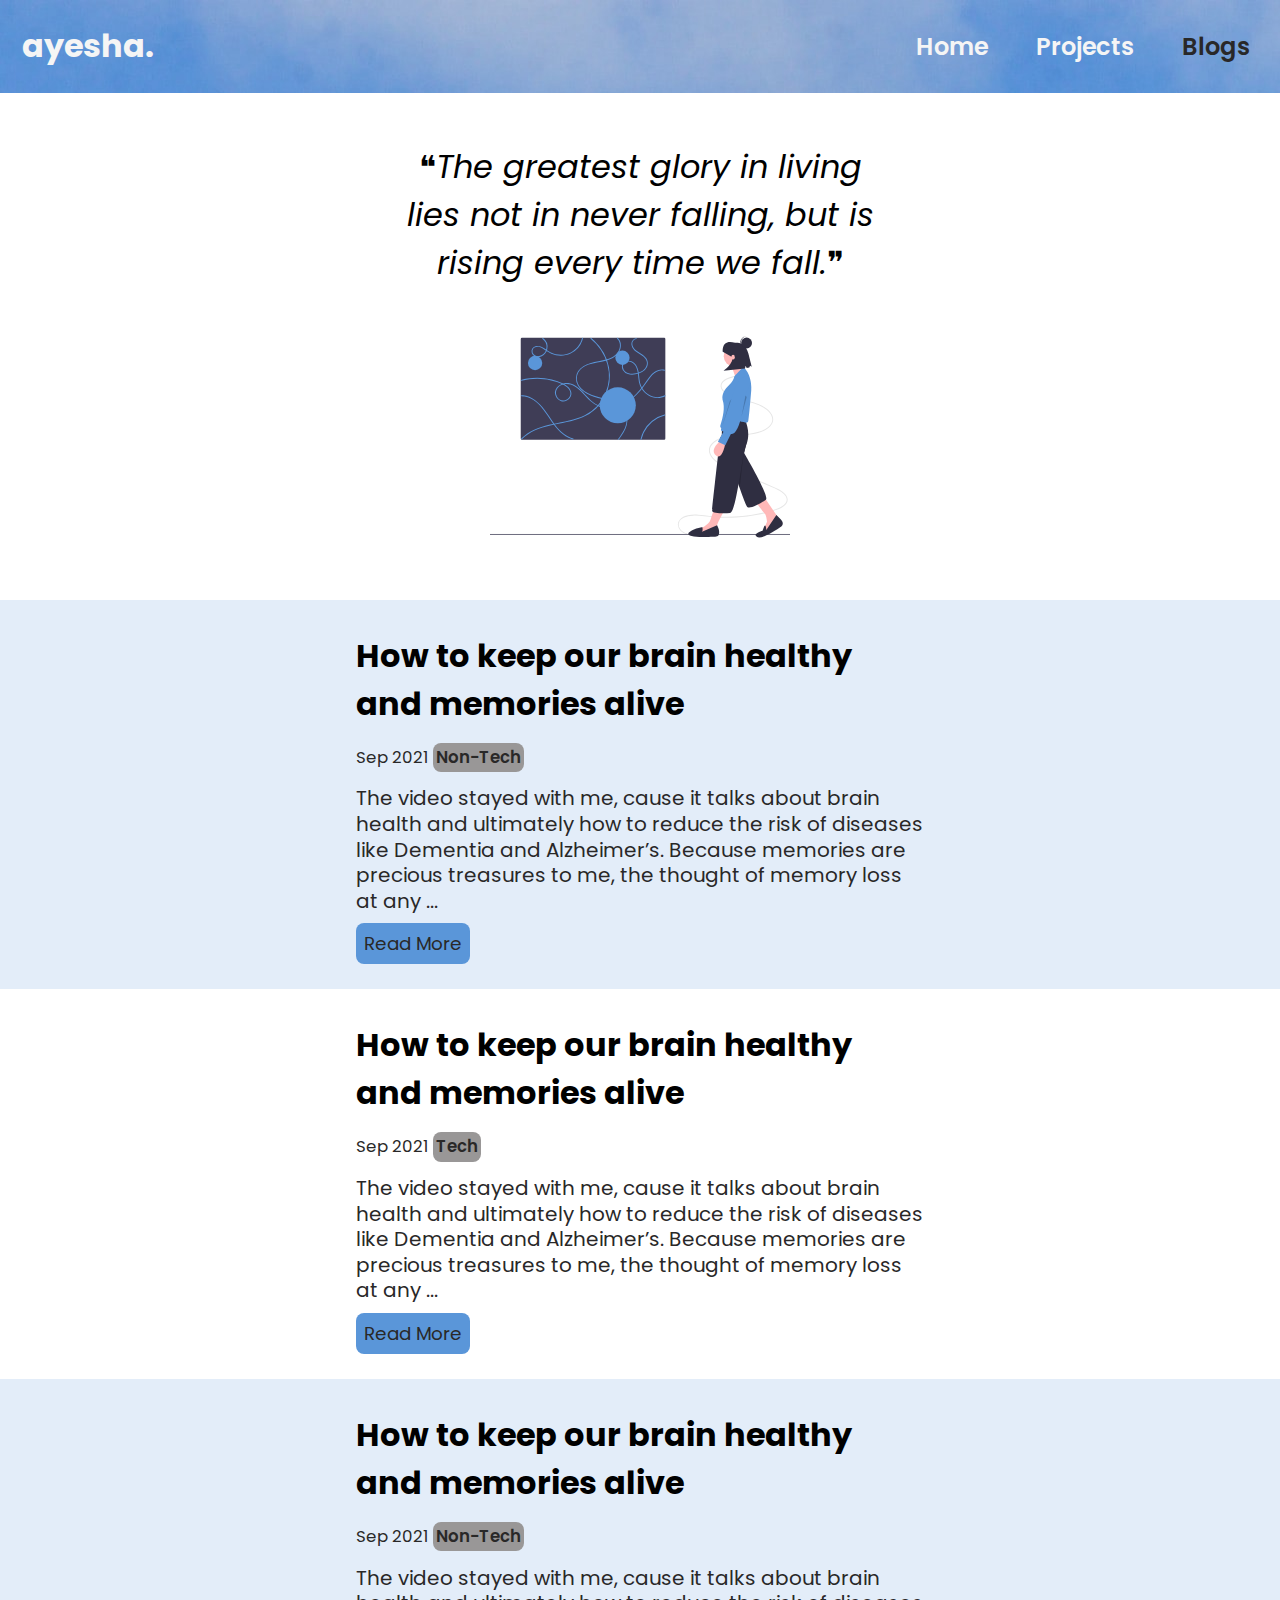
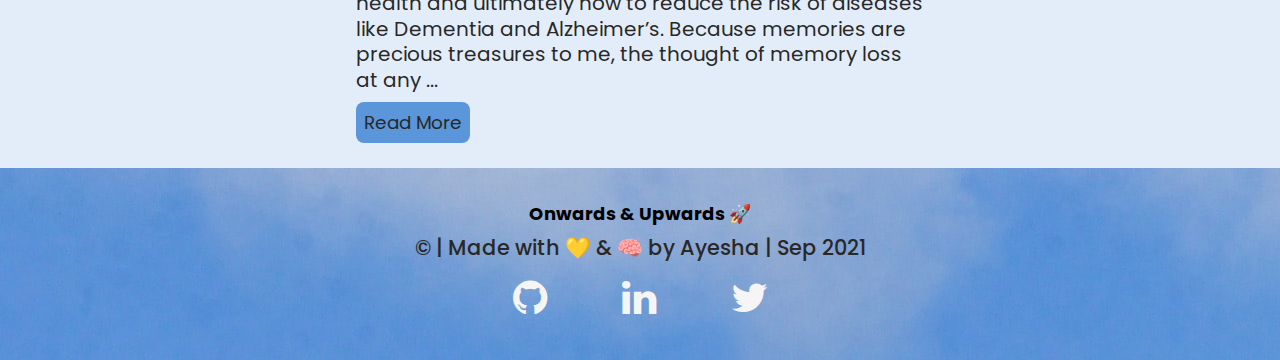
==== blogs.html @ cc5f9834 "refractor" ====
<!DOCTYPE html>
<html lang="en">

<head>
    <meta charset="UTF-8">
    <meta http-equiv="X-UA-Compatible" content="IE=edge">
    <meta name="viewport" content="width=device-width, initial-scale=1.0">
    <link rel="stylesheet" href="https://cdnjs.cloudflare.com/ajax/libs/font-awesome/4.7.0/css/font-awesome.min.css">
    <link rel="stylesheet" href="style2.css">
    <link rel="icon" type="image/svg+xml" href="/images/favicon.svg" />

    <title>Blogs | Ayesha Shaikh</title>
</head>

<body>
    <!--------------HEADER-------------->

    <header class="header">
        <a href="index.html" class="home-link nav-link">
            <h1>ayesha.</h1>
        </a>
        <nav class="navigation">
            <ul class="nav-list">
                <li class="nav-item">
                    <a href="index.html" class="nav-link">Home</a>
                </li>
                <li class="nav-item">
                    <a href="projects.html" class="nav-link">Projects</a>
                </li>
                <li class="nav-item">
                    <a href="blogs.html" class="nav-link link-active">Blogs</a>
                </li>
            </ul>
        </nav>
    </header>

    <br>
    <br>

    <div class="heading">
        ❝<em>The greatest glory in living lies not in never falling, but is rising every time we fall.</em>❞
        <img src="/images/scattered thought.svg" class="head-image">
    </div>

    <!-------------ALL BLOGS------------->

    <section class="section blue-section ">
        <div class="container container-center">
            <h1>How to keep our brain healthy and memories alive</h1>
            <p>
                <small>Sep 2021</small>
                <small class="mark-btn">Non-Tech</small>
            </p>
            <p>
                The video stayed with me, cause it talks about brain health and ultimately how to reduce the risk of diseases like Dementia and Alzheimer’s. Because memories are precious treasures to me, the thought of memory loss at any ... 
            </p>
            <a class="link-btn primary-link" target=”_blank” href="https://medium.com/@ayesha.sk707/how-to-keep-our-brain-healthy-and-memories-alive-9c59401c930">Read More</a>
        </div>
    </section>

    <section class="section">
        <div class="container container-center">
            <h1>How to keep our brain healthy and memories alive</h1>
            <p>
                <small>Sep 2021</small>
                <small class="mark-btn">Tech</small>
            </p>
            <p>
                The video stayed with me, cause it talks about brain health and ultimately how to reduce the risk of diseases like Dementia and Alzheimer’s. Because memories are precious treasures to me, the thought of memory loss at any ... 
            </p>
            <a class="link-btn primary-link" target=”_blank” href="https://medium.com/@ayesha.sk707/how-to-keep-our-brain-healthy-and-memories-alive-9c59401c930">Read More</a>
        </div>
    </section>

    <section class="section blue-section ">
        <div class="container container-center">
            <h1>How to keep our brain healthy and memories alive</h1>
            <p>
                <small>Sep 2021</small>
                <small class="mark-btn">Non-Tech</small>
            </p>
            <p>
                The video stayed with me, cause it talks about brain health and ultimately how to reduce the risk of diseases like Dementia and Alzheimer’s. Because memories are precious treasures to me, the thought of memory loss at any ... 
            </p>
            <a class="link-btn primary-link" target=”_blank” href="https://medium.com/@ayesha.sk707/how-to-keep-our-brain-healthy-and-memories-alive-9c59401c930">Read More</a>
        </div>
    </section>


    <!---------------FOOTER---------------->
    <footer class="footer">
        <div class="footer-header">Onwards & Upwards 🚀</div>
        <p>© | Made with 💛 & 🧠 by Ayesha | Sep 2021</p>
        <div class="socials">
            <ul class="socials">
                <li class="list-item-inline social-btn">
                    <a href="https://github.com/Ayesha-7" target=”_blank” class="fa fa-github link"></a>
                </li>

                <li class="list-item-inline social-btn">
                    <a href="https://www.linkedin.com/in/ayeshashaikh7/" target=”_blank”
                        class="fa fa-linkedin link"></a>
                </li>

                <li class="list-item-inline social-btn">
                    <a href="https://twitter.com/_ayesha_7" target=”_blank” class="fa fa-twitter link"></a>
                </li>
            </ul>
        </div>
    </footer>

</body>
---- style2.css ----
@import url('https://fonts.googleapis.com/css2?family=Poppins:wght@300;400;700&display=swap');

:root{
    --black: rgb(41, 40, 40);
    --gray: rgb(153, 151, 151);
    --blue: rgb(90,150,217) ;
    --blue-faint: rgba(90, 149, 217, 0.17) ;
    --white: whitesmoke;
}

*{
    margin: 0;
    padding: 0;
    box-sizing: border-box;
}

body{
    font-family: 'Poppins', sans-serif;
    min-height: 100vh;
    width: 100%;
}


/*HEADER*/
.header{
    align-items: center;
    display: flex;
    justify-content: space-between;
    padding: 0.4rem;
    background-image: url(/images/james-wainscoat-DoLb7nZvv-k-unsplash.jpg);
    /* background-size: cover;
    background-repeat: no-repeat; */
}

.home-link{
    color: whitesmoke;
    padding: 1rem;
}

a{
    text-decoration: none;
    cursor: pointer;
    color: whitesmoke;
}

.navigation{
    display: flex;
}
.nav-list{
    align-items: center;
    display: flex;
    justify-content: center;
    list-style-type: none;
    color: whitesmoke;
}

.nav-item{
    font-size: x-large;
    font-weight: 600;
    margin: 0 14px;
    padding: 10px;
    color: whitesmoke;
}

.nav-link:hover{
    color: rgb(41, 40, 40);
}

.link-active{
    color: var(--black);
}

.social-btn{
    margin-top: 3rem;
    padding: 0 2rem;
    font-size: 3rem;
}

.social-btn .link:hover{
    color: rgb(41, 40, 40);
}

.heading{
    font-size: 2rem;
    max-width: 500px;
    margin: auto;
    display: block;
    text-align: center;
}

.heading .head-image{
    height: 300px;
    width: 300px;
    margin: auto;
}

/*CONTAINER*/
.container {
    padding-left: 1rem;
    padding-right: 1rem;
}

.container-center {
    max-width: 600px;
    margin: auto;
}


/*SECTION*/
.section{
    padding: 2rem;
}

.blue-section{
    background-color: var(--blue-faint);
}

.section p{
    color: var(--black);
    padding-top: 0rem;
    line-height: 1.6rem;
    text-align: left;
    font-size: 20px;
    margin-top: 1rem;
    margin-bottom: 1rem;
}

.mark-btn{
    padding: 0.2rem;
    background-color: var(--gray);
    border-radius: 0.5rem;
    font-weight: 540;
}

.link-btn{
    
    padding: 0.5rem;
    color: rgb(41, 40, 40);
    font-size: 1.15rem;
    font-weight: 400;
}

.link-btn:hover {

    background-color: rgb(153, 151, 151);
}

.primary-link{
    background-color: var(--blue);
    border-radius: 0.5rem;
}

.secondary-link{
    border: 1px solid var(--blue);
    border-radius:0.5rem;
}


/*FOOTER*/
.footer {
    background-image: url(/images/james-wainscoat-DoLb7nZvv-k-unsplash.jpg);
    /* background-size: cover;
    background-repeat: no-repeat; */
    padding:2rem 1rem ;
    text-align: center;
}

.footer .footer-header {
    font-weight: bold;
    font-size: large;
    padding-inline-start: 0px;
}

.socials{
    margin: auto;
    text-align: center;
}

.list-item-inline{
    display: inline;
}
.social-btn{
    margin-top: 3rem;
    padding: 0 2rem;
    font-size: 2.5rem;
}

.social-btn .link:hover{
    color: rgb(41, 40, 40);
}

.footer p{
    color: rgb(41, 40, 40);
    font-size: 1.3rem;
    font-weight: 450;
    margin: 0.3rem;
}
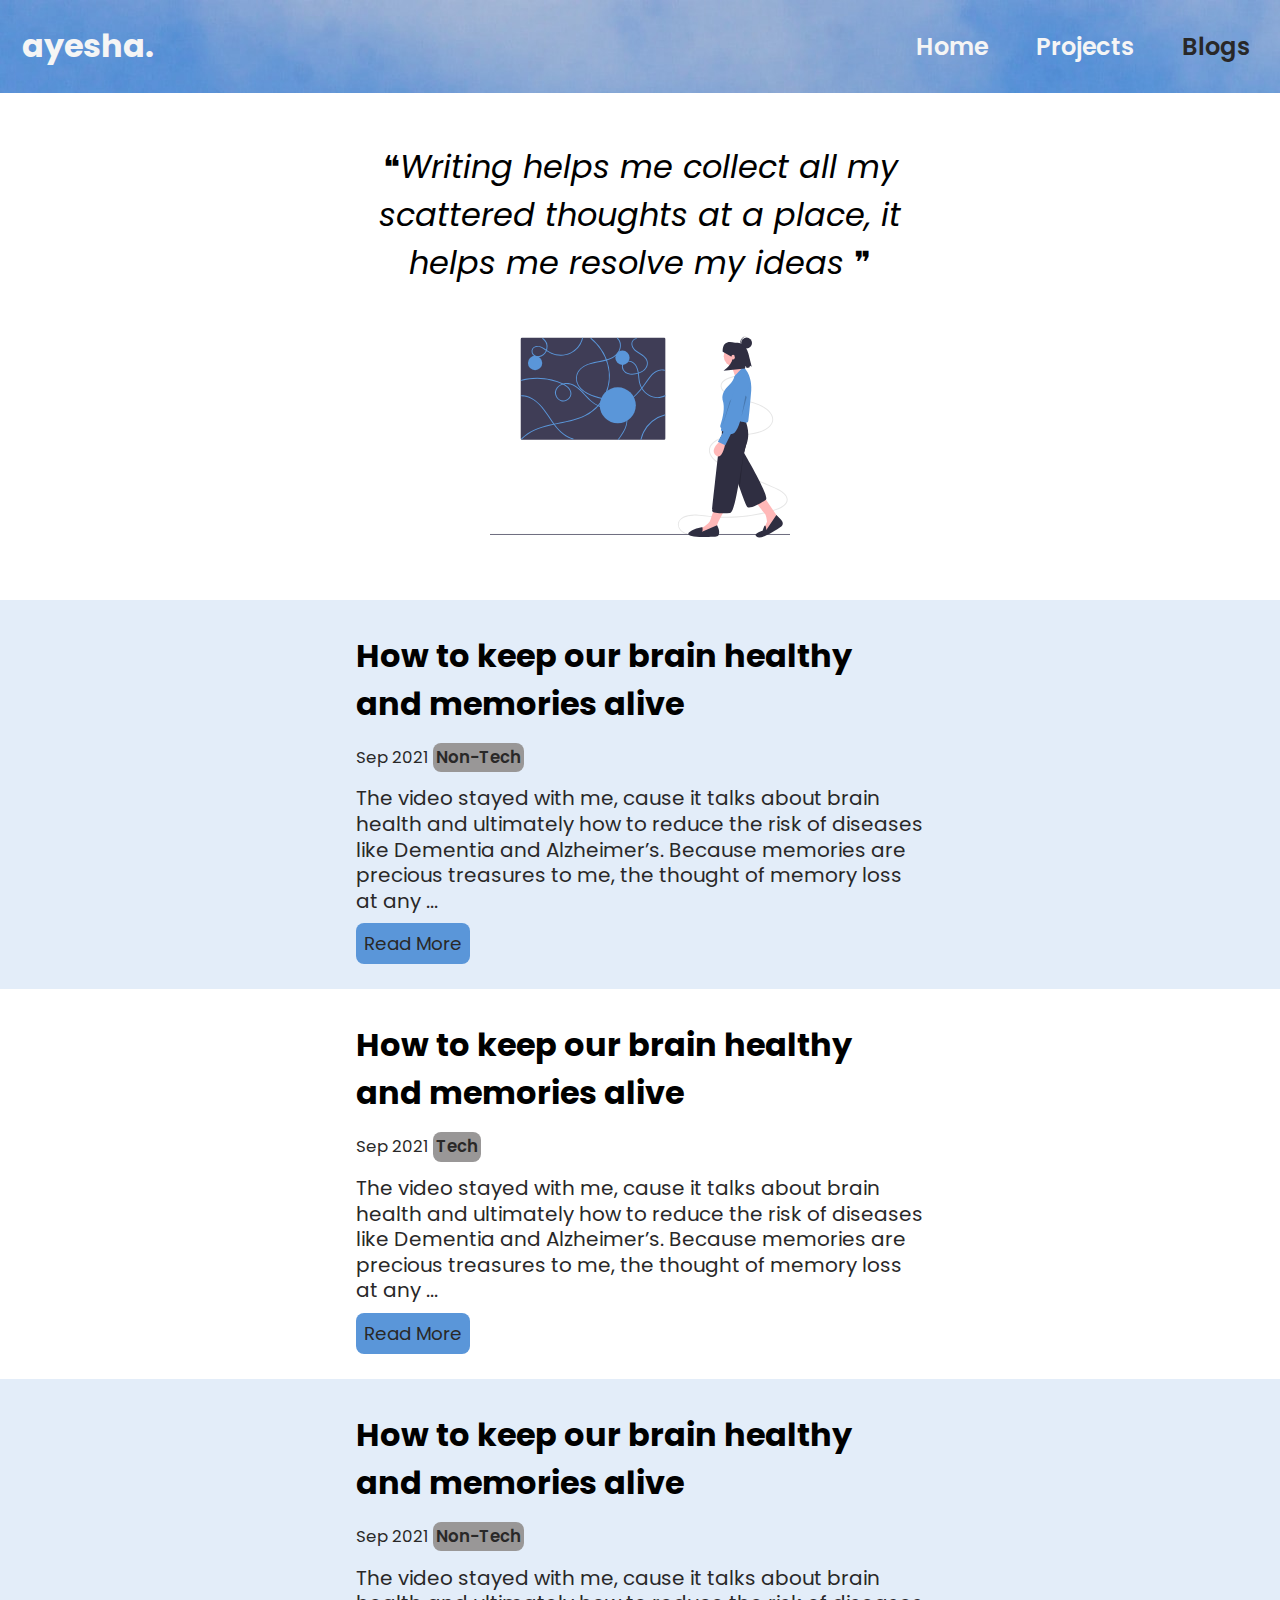
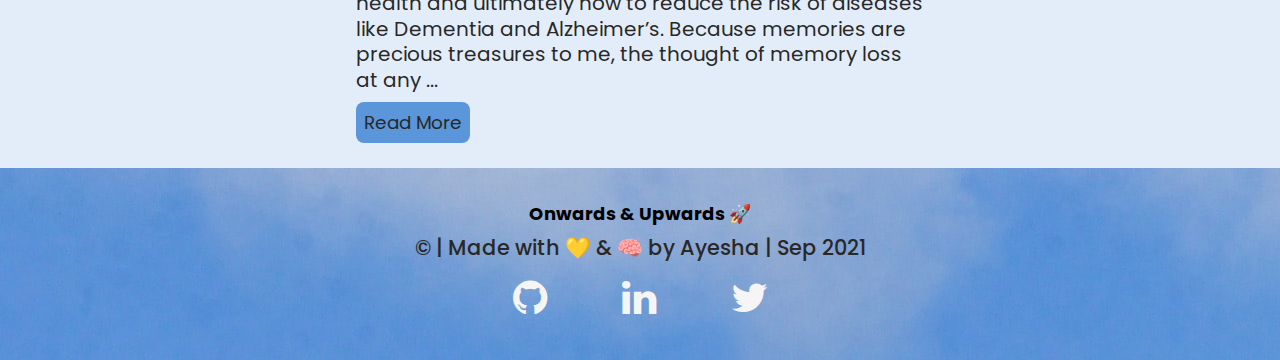
==== commit f4046c88: "Update Project" ====
--- a/blogs.html
+++ b/blogs.html
@@ -16,13 +16,13 @@
     <!--------------HEADER-------------->
 
     <header class="header">
-        <a href="index.html" class="home-link nav-link">
+        <a href="https://ayeshashaikh.netlify.app/" class="home-link nav-link">
             <h1>ayesha.</h1>
         </a>
         <nav class="navigation">
             <ul class="nav-list">
                 <li class="nav-item">
-                    <a href="index.html" class="nav-link">Home</a>
+                    <a href="https://ayeshashaikh.netlify.app/" class="nav-link">Home</a>
                 </li>
                 <li class="nav-item">
                     <a href="projects.html" class="nav-link">Projects</a>
@@ -38,7 +38,8 @@
     <br>
 
     <div class="heading">
-        ❝<em>The greatest glory in living lies not in never falling, but is rising every time we fall.</em>❞
+        ❝<em>Writing helps me collect all my scattered thoughts at a place, it helps me resolve my ideas </em>❞
+        
         <img src="/images/scattered thought.svg" class="head-image">
     </div>
 
--- a/style2.css
+++ b/style2.css
@@ -82,7 +82,7 @@
 
 .heading{
     font-size: 2rem;
-    max-width: 500px;
+    max-width: 570px;
     margin: auto;
     display: block;
     text-align: center;
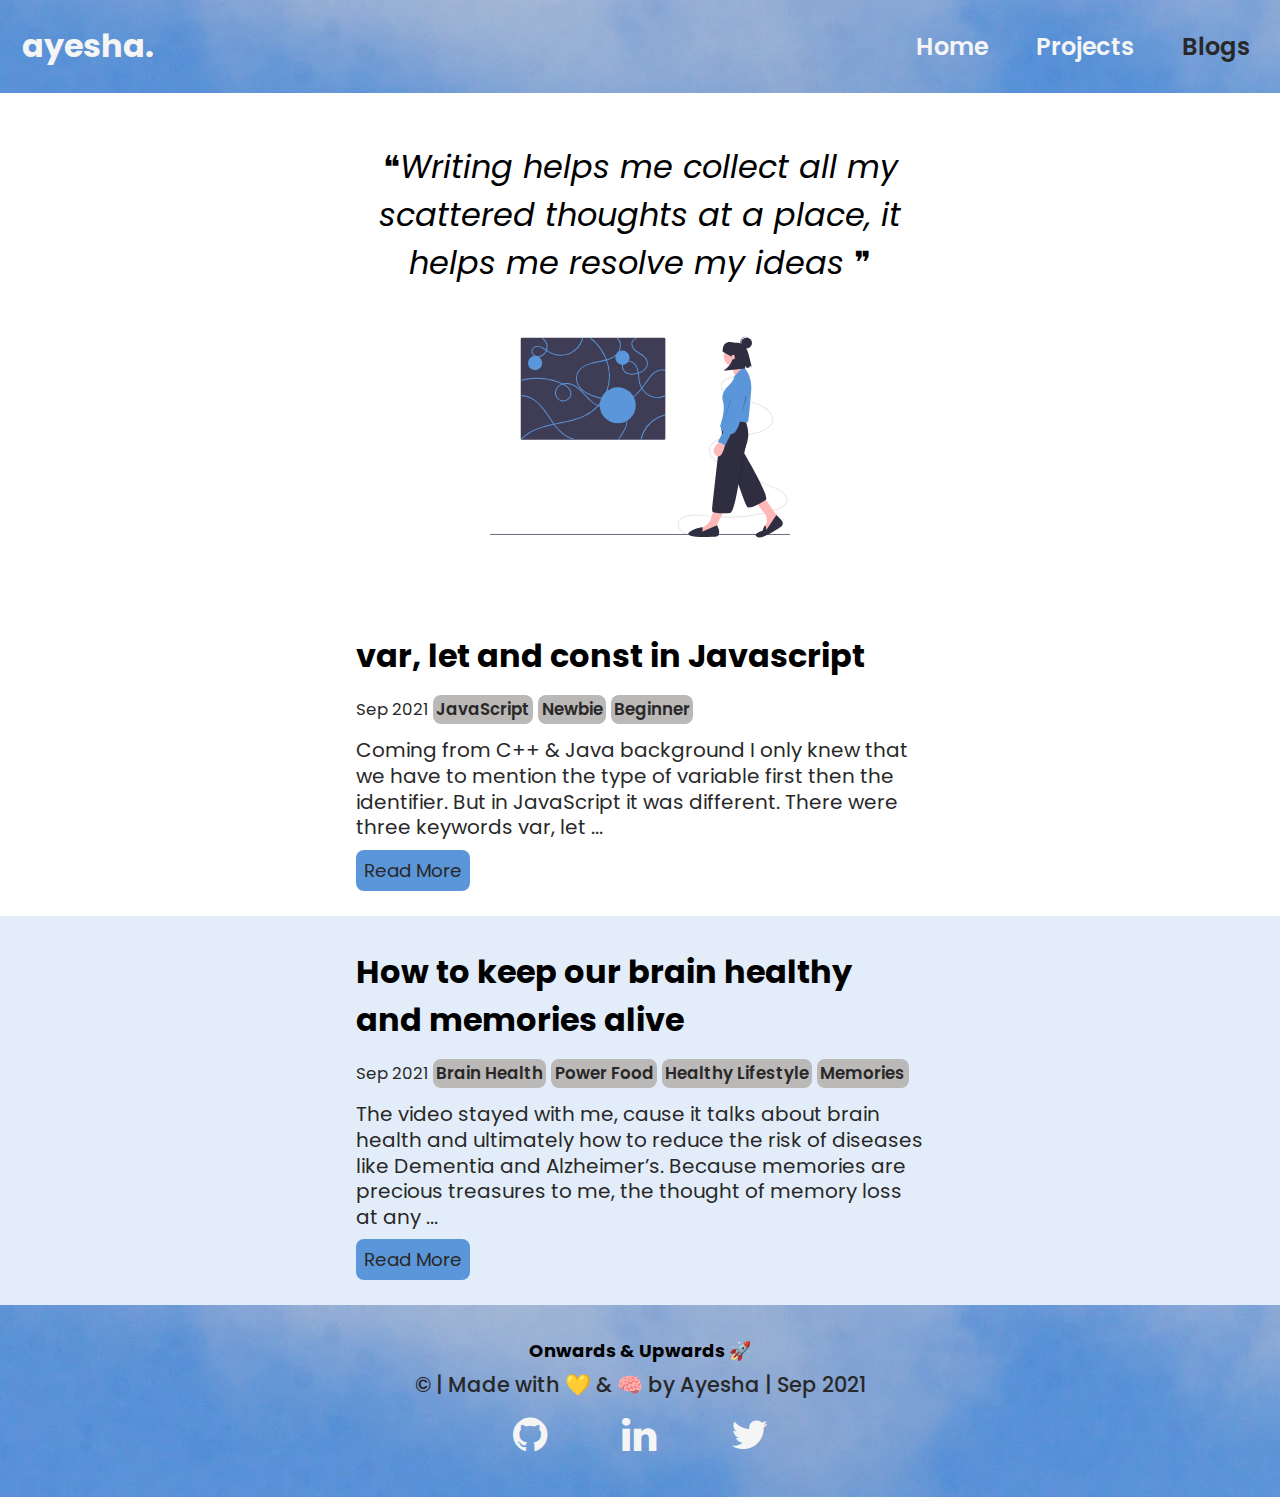
==== commit 0a274290: "added blog, updated style" ====
--- a/blogs.html
+++ b/blogs.html
@@ -39,13 +39,13 @@
 
     <div class="heading">
         ❝<em>Writing helps me collect all my scattered thoughts at a place, it helps me resolve my ideas </em>❞
-        
+
         <img src="/images/scattered thought.svg" class="head-image">
     </div>
 
     <!-------------ALL BLOGS------------->
 
-    <section class="section blue-section ">
+    <!-- <section class="section blue-section ">
         <div class="container container-center">
             <h1>How to keep our brain healthy and memories alive</h1>
             <p>
@@ -57,19 +57,21 @@
             </p>
             <a class="link-btn primary-link" target=”_blank” href="https://medium.com/@ayesha.sk707/how-to-keep-our-brain-healthy-and-memories-alive-9c59401c930">Read More</a>
         </div>
-    </section>
+    </section> -->
 
     <section class="section">
         <div class="container container-center">
-            <h1>How to keep our brain healthy and memories alive</h1>
+            <h1>var, let and const in Javascript</h1>
             <p>
                 <small>Sep 2021</small>
-                <small class="mark-btn">Tech</small>
+                <small class="mark-btn">JavaScript</small>
+                <small class="mark-btn">Newbie</small>
+                <small class="mark-btn">Beginner</small>
             </p>
             <p>
-                The video stayed with me, cause it talks about brain health and ultimately how to reduce the risk of diseases like Dementia and Alzheimer’s. Because memories are precious treasures to me, the thought of memory loss at any ... 
+                Coming from C++ & Java background I only knew that we have to mention the type of variable first then the identifier. But in JavaScript it was different. There were three keywords var, let ... 
             </p>
-            <a class="link-btn primary-link" target=”_blank” href="https://medium.com/@ayesha.sk707/how-to-keep-our-brain-healthy-and-memories-alive-9c59401c930">Read More</a>
+            <a class="link-btn primary-link" target=”_blank” href="https://medium.com/@ayesha.sk707/var-let-and-const-in-javascript-77b20ef94ab2">Read More</a>
         </div>
     </section>
 
@@ -78,7 +80,10 @@
             <h1>How to keep our brain healthy and memories alive</h1>
             <p>
                 <small>Sep 2021</small>
-                <small class="mark-btn">Non-Tech</small>
+                <small class="mark-btn">Brain Health</small>
+                <small class="mark-btn">Power Food</small>
+                <small class="mark-btn">Healthy Lifestyle</small>
+                <small class="mark-btn">Memories</small>
             </p>
             <p>
                 The video stayed with me, cause it talks about brain health and ultimately how to reduce the risk of diseases like Dementia and Alzheimer’s. Because memories are precious treasures to me, the thought of memory loss at any ... 
--- a/style2.css
+++ b/style2.css
@@ -2,7 +2,7 @@
 
 :root{
     --black: rgb(41, 40, 40);
-    --gray: rgb(153, 151, 151);
+    --gray: rgb(187, 184, 184);
     --blue: rgb(90,150,217) ;
     --blue-faint: rgba(90, 149, 217, 0.17) ;
     --white: whitesmoke;
@@ -63,7 +63,7 @@
 }
 
 .nav-link:hover{
-    color: rgb(41, 40, 40);
+    color: var(--black);
 }
 
 .link-active{
@@ -77,7 +77,7 @@
 }
 
 .social-btn .link:hover{
-    color: rgb(41, 40, 40);
+    color: var(--black);
 }
 
 .heading{
@@ -135,7 +135,7 @@
 .link-btn{
     
     padding: 0.5rem;
-    color: rgb(41, 40, 40);
+    color: var(--black);
     font-size: 1.15rem;
     font-weight: 400;
 }
@@ -186,11 +186,11 @@
 }
 
 .social-btn .link:hover{
-    color: rgb(41, 40, 40);
+    color: var(--black);
 }
 
 .footer p{
-    color: rgb(41, 40, 40);
+    color: var(--black);
     font-size: 1.3rem;
     font-weight: 450;
     margin: 0.3rem;
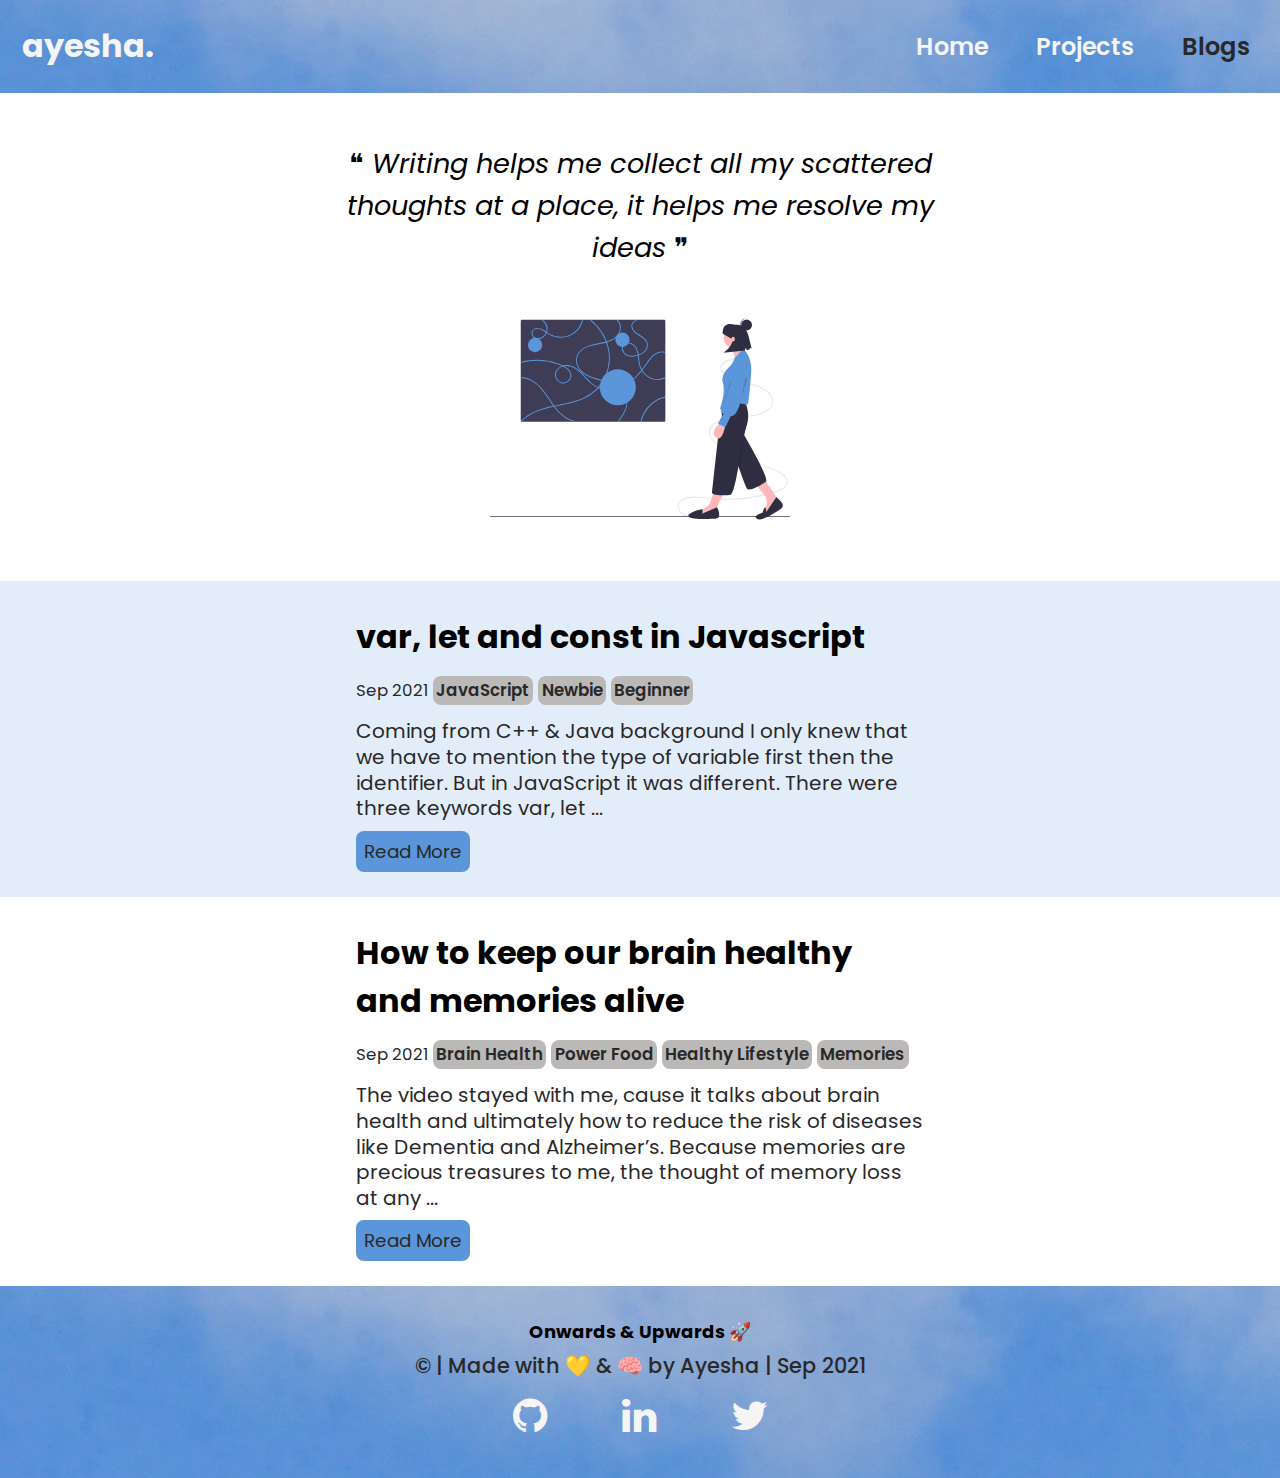
==== commit 8b5fad10: "heading update" ====
--- a/blogs.html
+++ b/blogs.html
@@ -37,8 +37,10 @@
     <br>
     <br>
 
-    <div class="heading">
-        ❝<em>Writing helps me collect all my scattered thoughts at a place, it helps me resolve my ideas </em>❞
+    <div class="heading"> 
+        <div>
+            ❝<em> Writing helps me collect all my scattered thoughts at a place, it helps me resolve my ideas </em>❞
+        </div>
 
         <img src="/images/scattered thought.svg" class="head-image">
     </div>
@@ -59,7 +61,7 @@
         </div>
     </section> -->
 
-    <section class="section">
+    <section class="section blue-section">
         <div class="container container-center">
             <h1>var, let and const in Javascript</h1>
             <p>
@@ -75,7 +77,7 @@
         </div>
     </section>
 
-    <section class="section blue-section ">
+    <section class="section">
         <div class="container container-center">
             <h1>How to keep our brain healthy and memories alive</h1>
             <p>
--- a/style2.css
+++ b/style2.css
@@ -28,6 +28,9 @@
     justify-content: space-between;
     padding: 0.4rem;
     background-image: url(/images/james-wainscoat-DoLb7nZvv-k-unsplash.jpg);
+    position: sticky;
+    top: 0;
+    z-index: 1000;
     /* background-size: cover;
     background-repeat: no-repeat; */
 }
@@ -81,8 +84,8 @@
 }
 
 .heading{
-    font-size: 2rem;
-    max-width: 570px;
+    font-size: 1.7rem;
+    width: 590px;
     margin: auto;
     display: block;
     text-align: center;
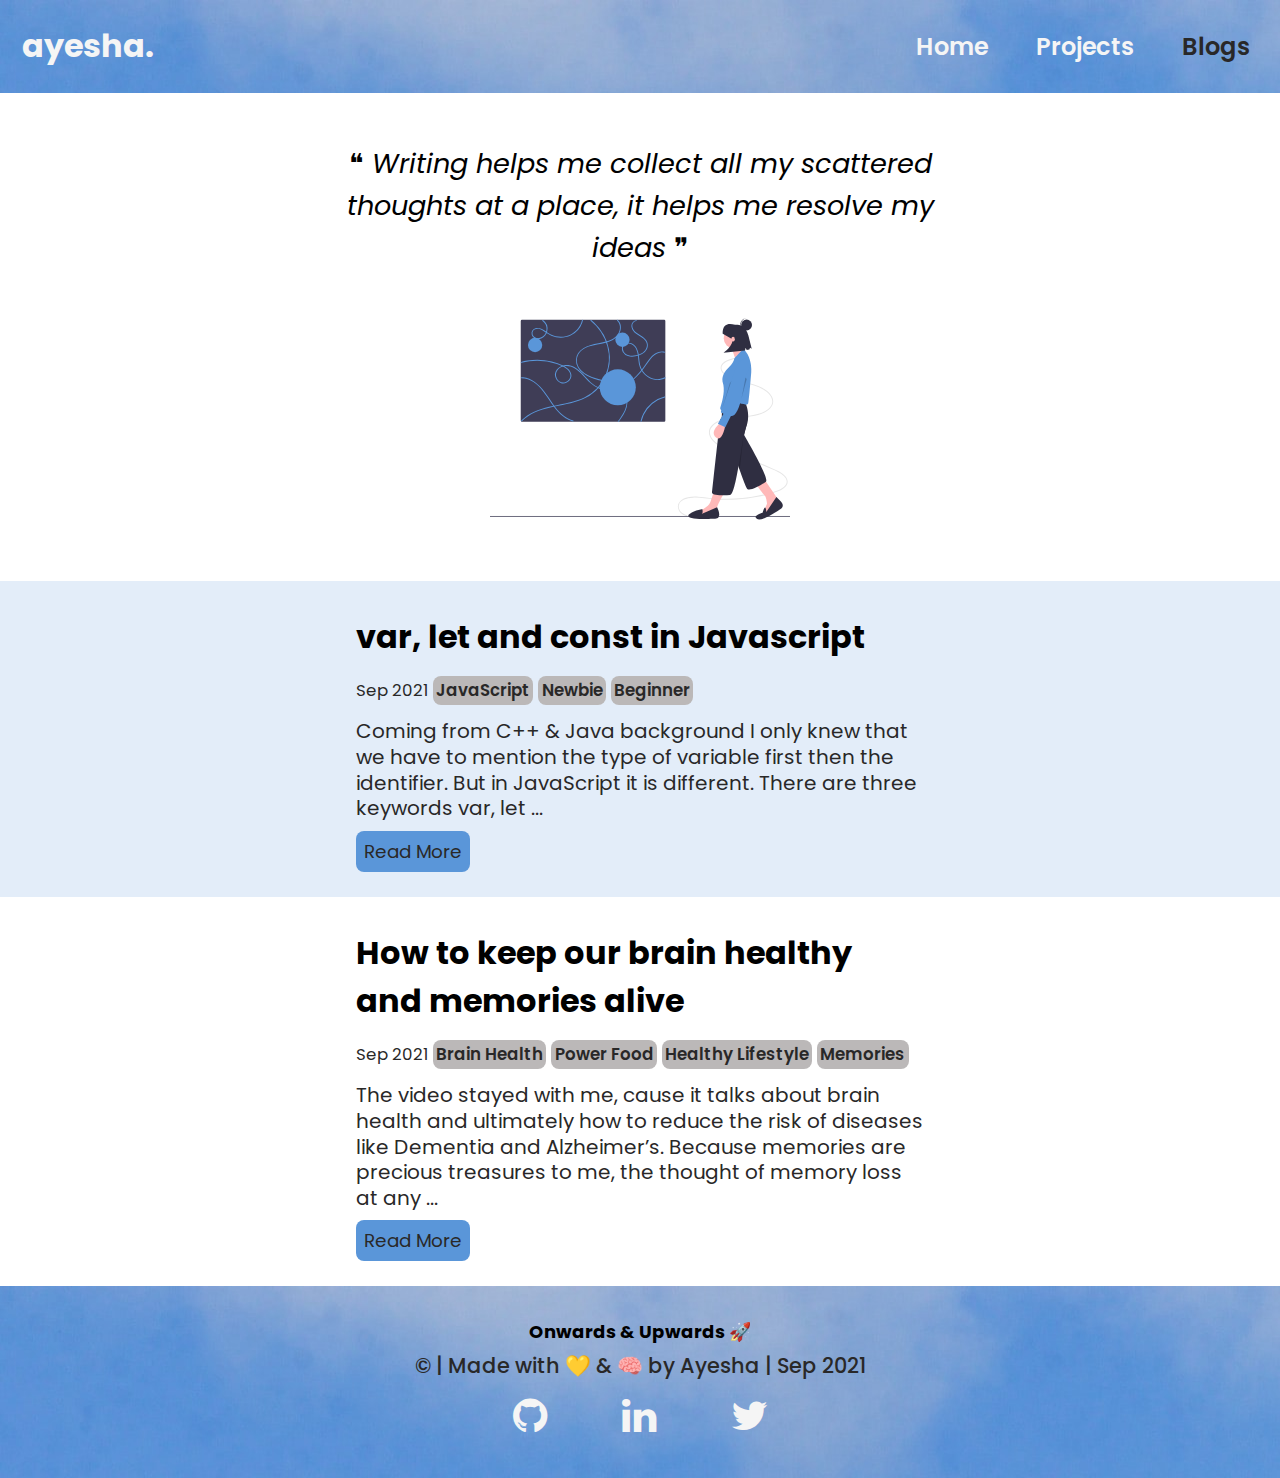
==== commit 31138886: "refractor" ====
--- a/blogs.html
+++ b/blogs.html
@@ -71,7 +71,7 @@
                 <small class="mark-btn">Beginner</small>
             </p>
             <p>
-                Coming from C++ & Java background I only knew that we have to mention the type of variable first then the identifier. But in JavaScript it was different. There were three keywords var, let ... 
+                Coming from C++ & Java background I only knew that we have to mention the type of variable first then the identifier. But in JavaScript it is different. There are three keywords var, let ... 
             </p>
             <a class="link-btn primary-link" target=”_blank” href="https://medium.com/@ayesha.sk707/var-let-and-const-in-javascript-77b20ef94ab2">Read More</a>
         </div>
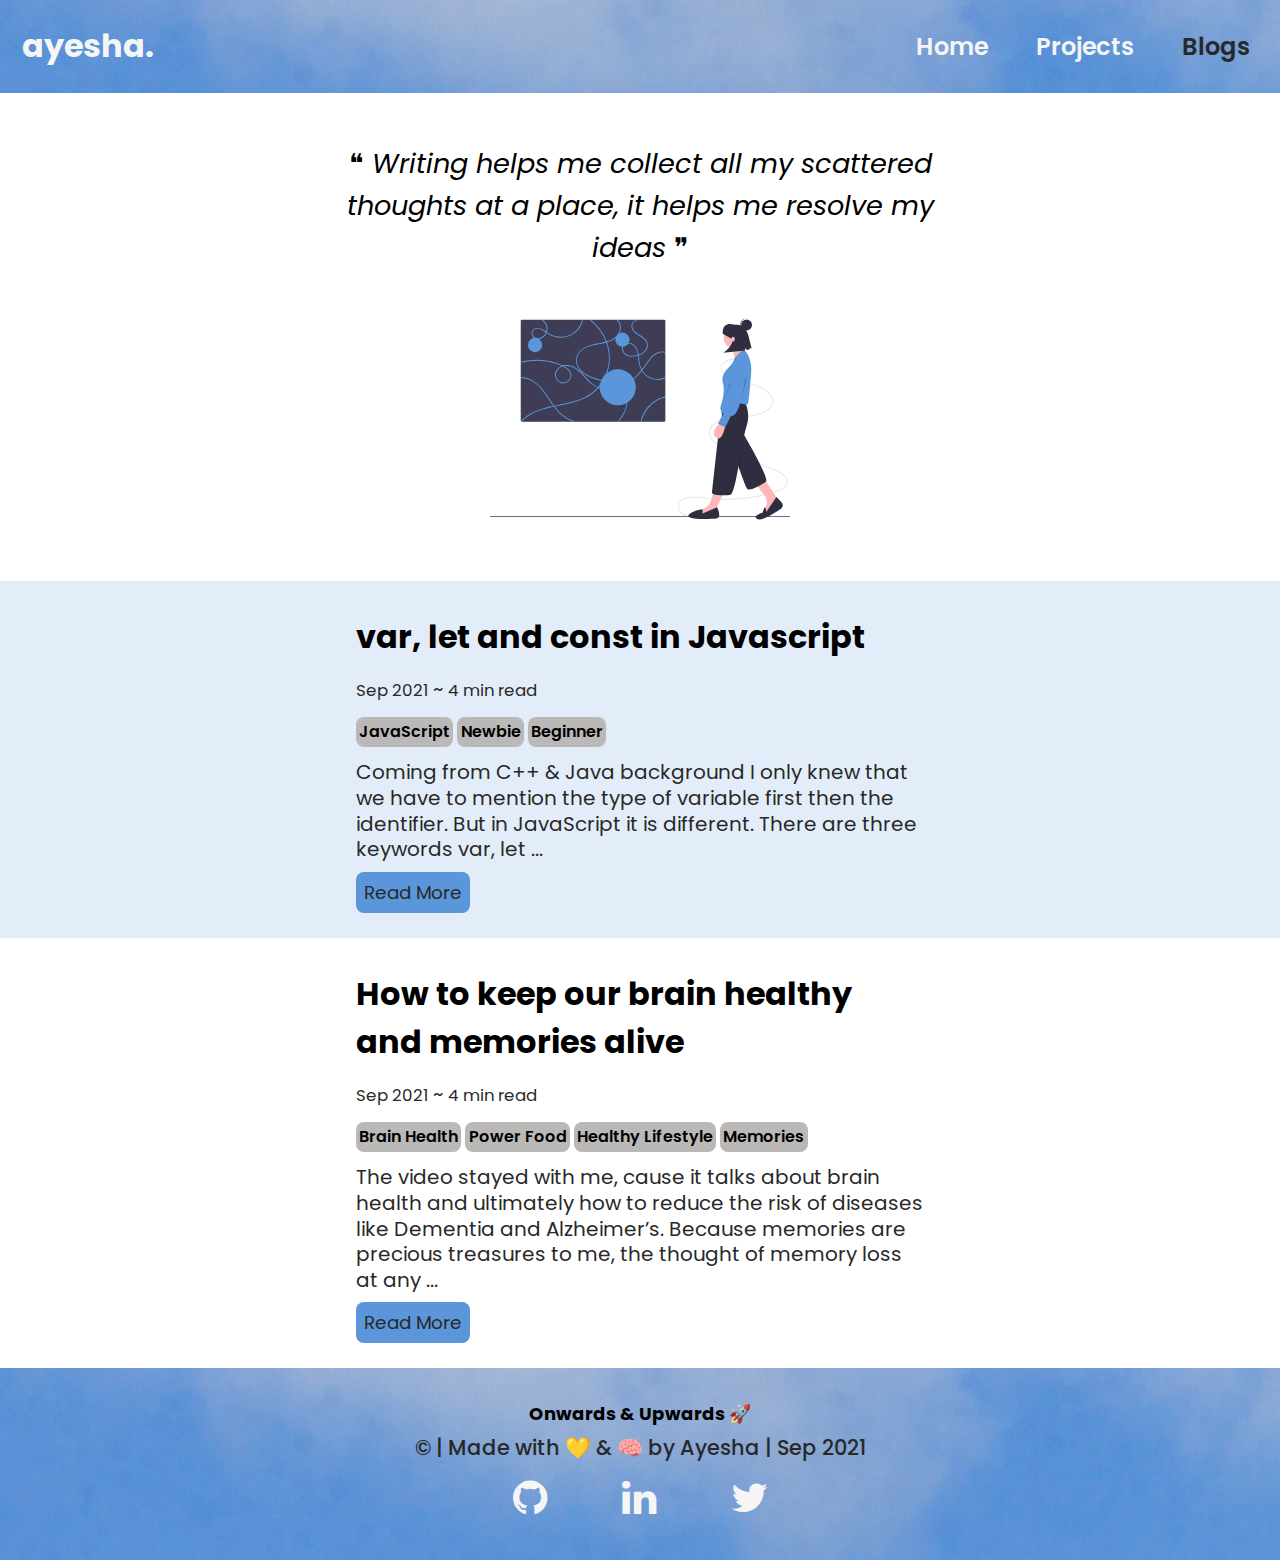
==== commit 3425cf25: "style - blog tags" ====
--- a/blogs.html
+++ b/blogs.html
@@ -65,10 +65,12 @@
         <div class="container container-center">
             <h1>var, let and const in Javascript</h1>
             <p>
-                <small>Sep 2021</small>
-                <small class="mark-btn">JavaScript</small>
-                <small class="mark-btn">Newbie</small>
-                <small class="mark-btn">Beginner</small>
+                <small>Sep 2021</small> ~  <small>4 min read</small>
+                <div>
+                    <small class="mark-btn">JavaScript</small>
+                    <small class="mark-btn">Newbie</small>
+                    <small class="mark-btn">Beginner</small>
+                </div>
             </p>
             <p>
                 Coming from C++ & Java background I only knew that we have to mention the type of variable first then the identifier. But in JavaScript it is different. There are three keywords var, let ... 
@@ -81,12 +83,14 @@
         <div class="container container-center">
             <h1>How to keep our brain healthy and memories alive</h1>
             <p>
-                <small>Sep 2021</small>
+                <small>Sep 2021</small> ~   <small>4 min read</small>    
+            </p>
+            <div class="tags">
                 <small class="mark-btn">Brain Health</small>
                 <small class="mark-btn">Power Food</small>
                 <small class="mark-btn">Healthy Lifestyle</small>
                 <small class="mark-btn">Memories</small>
-            </p>
+            </div>
             <p>
                 The video stayed with me, cause it talks about brain health and ultimately how to reduce the risk of diseases like Dementia and Alzheimer’s. Because memories are precious treasures to me, the thought of memory loss at any ... 
             </p>
--- a/style2.css
+++ b/style2.css
@@ -133,6 +133,7 @@
     background-color: var(--gray);
     border-radius: 0.5rem;
     font-weight: 540;
+    font-size: 16px;
 }
 
 .link-btn{
